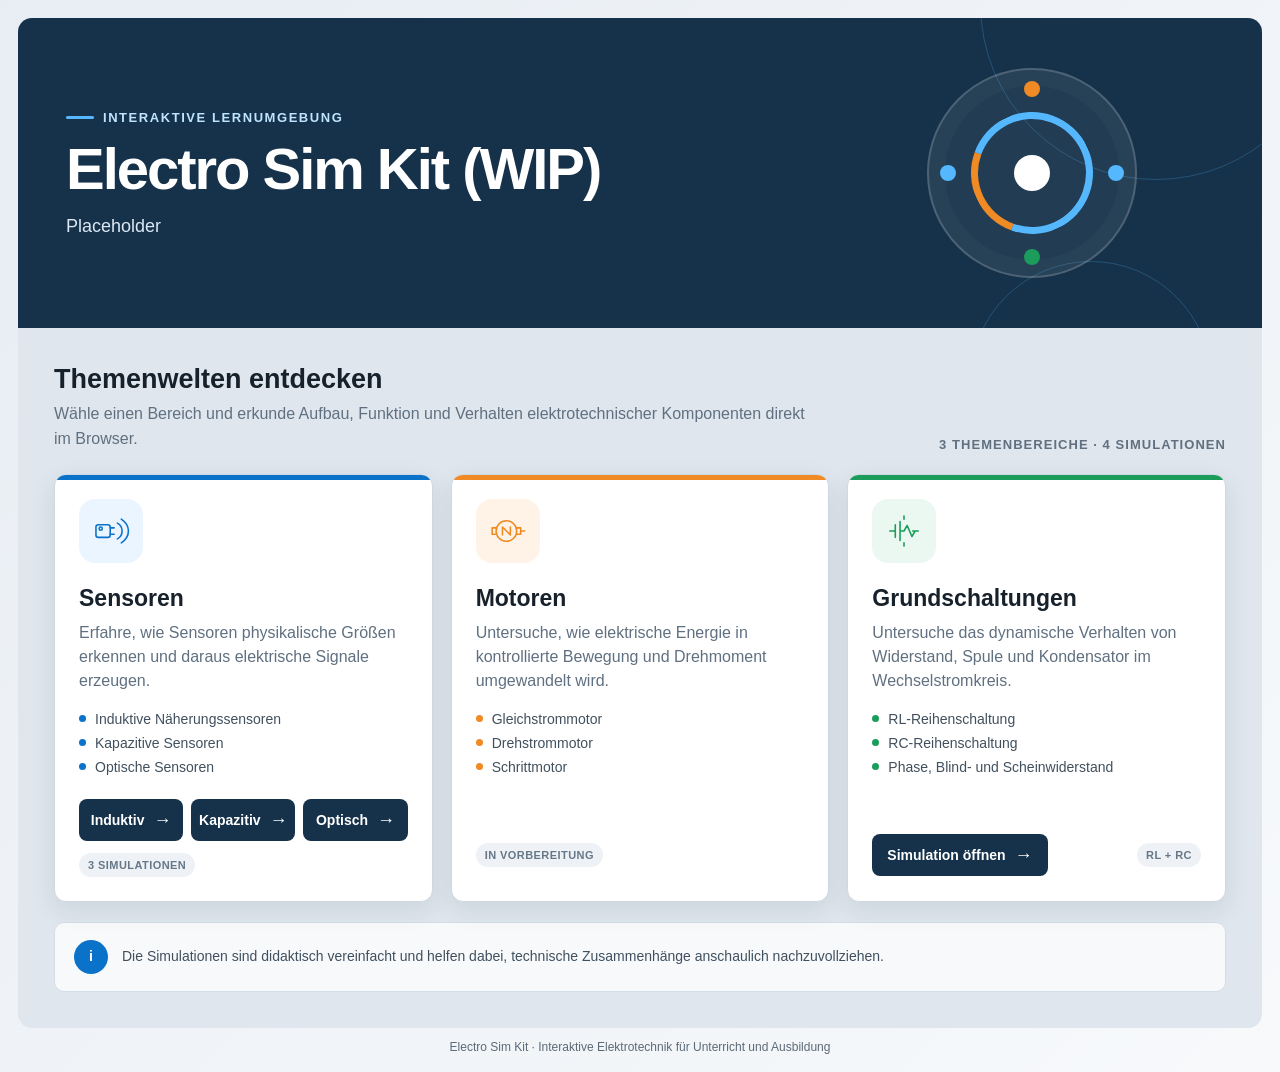
==== index.html @ 088a67d9 "Add files via upload" ====
<!DOCTYPE html>
<html lang="de">
<head>
<meta charset="UTF-8">
<meta name="viewport" content="width=device-width, initial-scale=1.0">
<meta name="description" content="Electro Sim Kit – interaktive Simulationen zu Sensoren, Motoren und Grundschaltungen.">
<title>Electro Sim Kit – Elektrotechnik interaktiv erleben</title>
<link rel="stylesheet" href="styles.css">
</head>
<body class="landing-page">
<div class="app">
<header>
  <div class="hero-copy">
    <div class="eyebrow">Interaktive Lernumgebung</div>
    <h1>Electro Sim Kit (WIP)</h1>
    <p>Placeholder</p>
  </div>
  <div class="circuit-mark" aria-hidden="true"></div>
</header>
<main>
  <section class="intro" aria-labelledby="topics-title">
    <div><h2 id="topics-title">Themenwelten entdecken</h2><p>Wähle einen Bereich und erkunde Aufbau, Funktion und Verhalten elektrotechnischer Komponenten direkt im Browser.</p></div>
    <div class="topic-count">3 Themenbereiche · 4 Simulationen</div>
  </section>
  <section class="topics" aria-label="Themenbereiche">
    <article class="topic-card sensoren">
      <div class="topic-icon" aria-hidden="true"><svg viewBox="0 0 48 48"><rect x="5" y="16" width="18" height="16" rx="3"></rect><path d="M23 20h5M23 28h5M32 14c4 2 6 5 6 10s-2 8-6 10M37 9c6 4 9 9 9 15s-3 11-9 15"></path><circle cx="11" cy="21" r="2"></circle></svg></div>
      <h3>Sensoren</h3><p>Erfahre, wie Sensoren physikalische Größen erkennen und daraus elektrische Signale erzeugen.</p>
      <ul class="module-list"><li>Induktive Näherungssensoren</li><li>Kapazitive Sensoren</li><li>Optische Sensoren</li></ul>
      <div class="card-action sensor-actions">
        <div class="simulation-links">
          <a class="button" href="sensoren/induktiv.html">Induktiv <span aria-hidden="true">→</span></a>
          <a class="button" href="sensoren/kapazitiv.html">Kapazitiv <span aria-hidden="true">→</span></a>
          <a class="button" href="sensoren/optisch.html">Optisch <span aria-hidden="true">→</span></a>
        </div>
        <span class="status">3 Simulationen</span>
      </div>
    </article>
    <article class="topic-card motoren">
      <div class="topic-icon" aria-hidden="true"><svg viewBox="0 0 48 48"><circle cx="22" cy="24" r="13"></circle><path d="M9 20H4v8h5M35 20h5v8h-5M40 24h5M17 29V19l10 10V19"></path></svg></div>
      <h3>Motoren</h3><p>Untersuche, wie elektrische Energie in kontrollierte Bewegung und Drehmoment umgewandelt wird.</p>
      <ul class="module-list"><li>Gleichstrommotor</li><li>Drehstrommotor</li><li>Schrittmotor</li></ul>
      <div class="card-action"><span class="status">In Vorbereitung</span></div>
    </article>
    <article class="topic-card schaltungen">
      <div class="topic-icon" aria-hidden="true"><svg viewBox="0 0 48 48"><path d="M6 24h7M35 24h7M13 16v16M19 12v24M19 24h5l4-7 6 14 4-7M24 9V5M24 43v-4"></path></svg></div>
      <h3>Grundschaltungen</h3><p>Untersuche das dynamische Verhalten von Widerstand, Spule und Kondensator im Wechselstromkreis.</p>
      <ul class="module-list"><li>RL-Reihenschaltung</li><li>RC-Reihenschaltung</li><li>Phase, Blind- und Scheinwiderstand</li></ul>
      <div class="card-action">
        <a class="button" href="schaltungen/schwingkreise.html">Simulation öffnen <span aria-hidden="true">→</span></a>
        <span class="status">RL + RC</span>
      </div>
    </article>
  </section>
  <aside class="note"><strong aria-hidden="true">i</strong><span>Die Simulationen sind didaktisch vereinfacht und helfen dabei, technische Zusammenhänge anschaulich nachzuvollziehen.</span></aside>
</main>
<footer>Electro Sim Kit · Interaktive Elektrotechnik für Unterricht und Ausbildung</footer>
</div>
</body>
</html>
---- styles.css ----
/* Electro Sim Kit – gemeinsames Designsystem */
:root {
  --bg: #eef2f6;
  --panel: #ffffff;
  --ink: #17212b;
  --muted: #607080;
  --navy: #16324a;
  --blue: #0b72c9;
  --blue-light: #55b8ff;
  --blue2: #55b8ff;
  --orange: #f08a24;
  --green: #1c9c5a;
  --red: #d04444;
  --line: #d5dde6;
  --content-bg: #dfe6ed;
  --panel-border: #cfd8e2;
  --panel-shadow: 0 8px 24px rgba(36, 55, 75, 0.10);
  --radius-large: 14px;
  --radius-panel: 12px;
}

* { box-sizing: border-box; }
html { scroll-behavior: smooth; }
body {
  margin: 0;
  min-height: 100vh;
  font-family: Arial, Helvetica, sans-serif;
  color: var(--ink);
  background: linear-gradient(135deg, #e8edf3, #f7f9fb);
}
a { color: inherit; }
.app { max-width: 1400px; margin: 0 auto; padding: 18px; }
footer { margin-top: 12px; color: #5c6a77; font-size: 12px; text-align: center; }

/* Startseite */
.landing-page header {
  position: relative;
  overflow: hidden;
  display: grid;
  grid-template-columns: minmax(0, 1.35fr) minmax(280px, 0.65fr);
  gap: 28px;
  align-items: center;
  min-height: 310px;
  padding: 44px 48px;
  color: #fff;
  background: var(--navy);
  border-radius: var(--radius-large) var(--radius-large) 0 0;
}
.landing-page header::before,
.landing-page header::after {
  content: "";
  position: absolute;
  border: 1px solid rgba(85, 184, 255, 0.24);
  border-radius: 50%;
}
.landing-page header::before { width: 350px; height: 350px; top: -190px; right: -70px; }
.landing-page header::after { width: 240px; height: 240px; right: 50px; bottom: -175px; }
.hero-copy { position: relative; z-index: 1; }
.eyebrow {
  display: inline-flex;
  align-items: center;
  gap: 9px;
  margin-bottom: 14px;
  color: #bfe4ff;
  font-size: 13px;
  font-weight: bold;
  letter-spacing: 0.12em;
  text-transform: uppercase;
}
.eyebrow::before { content: ""; width: 28px; height: 3px; border-radius: 999px; background: var(--blue-light); }
.landing-page header h1 { max-width: 760px; margin: 0 0 14px; font-size: clamp(34px, 5vw, 58px); line-height: 1.02; letter-spacing: -0.035em; }
.landing-page header p { max-width: 680px; margin: 0; color: #dbe8f3; font-size: 18px; line-height: 1.55; }
.circuit-mark {
  position: relative;
  z-index: 1;
  width: 210px;
  height: 210px;
  justify-self: center;
  border: 2px solid rgba(255, 255, 255, 0.2);
  border-radius: 50%;
  background: rgba(255, 255, 255, 0.05);
  box-shadow: inset 0 0 0 16px rgba(255, 255, 255, 0.025);
}
.circuit-mark::before { content: ""; position: absolute; inset: 42px; border: 7px solid var(--blue-light); border-left-color: var(--orange); border-radius: 50%; transform: rotate(-25deg); }
.circuit-mark::after {
  content: "";
  position: absolute;
  width: 36px;
  height: 36px;
  top: 85px;
  left: 85px;
  border-radius: 50%;
  background: #fff;
  box-shadow: 0 -84px 0 -10px var(--orange), 0 84px 0 -10px var(--green), -84px 0 0 -10px var(--blue-light), 84px 0 0 -10px var(--blue-light);
}
.landing-page main { padding: 36px; background: var(--content-bg); border-radius: 0 0 var(--radius-large) var(--radius-large); }
.intro { display: flex; justify-content: space-between; gap: 28px; align-items: end; margin-bottom: 22px; }
.intro h2 { margin: 0 0 7px; font-size: 27px; }
.intro p { max-width: 760px; margin: 0; color: var(--muted); line-height: 1.55; }
.topic-count { flex: 0 0 auto; color: var(--muted); font-size: 13px; font-weight: bold; letter-spacing: 0.08em; text-transform: uppercase; }
.topics { display: grid; grid-template-columns: repeat(3, minmax(0, 1fr)); gap: 18px; }
.topic-card {
  position: relative;
  overflow: hidden;
  display: flex;
  flex-direction: column;
  min-height: 390px;
  padding: 24px;
  background: var(--panel);
  border: 1px solid var(--panel-border);
  border-radius: var(--radius-panel);
  box-shadow: var(--panel-shadow);
  transition: transform 0.2s ease, box-shadow 0.2s ease;
}
.topic-card:hover { transform: translateY(-4px); box-shadow: 0 14px 30px rgba(36, 55, 75, 0.15); }
.topic-card::before { content: ""; position: absolute; inset: 0 0 auto; height: 5px; background: var(--card-color); }
.topic-icon { display: grid; place-items: center; width: 64px; height: 64px; margin-bottom: 22px; border-radius: 16px; color: var(--card-color); background: var(--card-tint); }
.topic-icon svg { width: 38px; height: 38px; fill: none; stroke: currentColor; stroke-width: 2; stroke-linecap: round; stroke-linejoin: round; }
.topic-card h3 { margin: 0 0 9px; font-size: 23px; }
.topic-card > p { min-height: 66px; margin: 0 0 18px; color: var(--muted); line-height: 1.5; }
.module-list { display: grid; gap: 8px; margin: 0 0 24px; padding: 0; list-style: none; }
.module-list li { display: flex; align-items: center; gap: 9px; color: #41505e; font-size: 14px; }
.module-list li::before { content: ""; flex: 0 0 auto; width: 7px; height: 7px; border-radius: 50%; background: var(--card-color); }
.card-action { display: flex; justify-content: space-between; align-items: center; gap: 12px; min-height: 44px; margin-top: auto; }
.sensor-actions { align-items: stretch; flex-direction: column; }
.sensor-actions .status { align-self: flex-start; }
.simulation-links { display: grid; grid-template-columns: repeat(3, minmax(0, 1fr)); gap: 8px; }
.simulation-links .button { padding-inline: 12px; }
.button { display: inline-flex; align-items: center; justify-content: center; gap: 9px; min-height: 42px; padding: 10px 15px; color: #fff; background: var(--navy); border-radius: 8px; font-size: 14px; font-weight: bold; text-decoration: none; transition: background 0.2s ease; }
.button:hover { background: var(--blue); }
.button span { font-size: 18px; line-height: 1; }
.landing-page .status { padding: 6px 9px; color: #667788; background: #eef2f6; border-radius: 999px; font-size: 11px; font-weight: bold; letter-spacing: 0.04em; text-transform: uppercase; }
.sensoren { --card-color: var(--blue); --card-tint: #eaf5ff; }
.motoren { --card-color: var(--orange); --card-tint: #fff3e7; }
.schaltungen { --card-color: var(--green); --card-tint: #eaf8f1; }
.note { display: grid; grid-template-columns: auto 1fr; gap: 14px; align-items: center; margin-top: 20px; padding: 17px 19px; color: #40505f; background: #f7f9fb; border: 1px solid var(--line); border-radius: 10px; font-size: 14px; line-height: 1.5; }
.note strong { display: grid; place-items: center; width: 34px; height: 34px; color: #fff; background: var(--blue); border-radius: 50%; }

/* Simulationsseiten */
.simulation-page header { padding: 18px 22px; color: #fff; background: var(--navy); border-radius: var(--radius-large) var(--radius-large) 0 0; }
.simulation-page header h1 { margin: 0 0 5px; font-size: 25px; }
.simulation-page header p { margin: 0; color: #dbe8f3; }
.main { display: grid; grid-template-columns: minmax(0, 1fr) 330px; gap: 16px; padding: 16px; background: var(--content-bg); border-radius: 0 0 var(--radius-large) var(--radius-large); }
.stage,
.side { background: var(--panel); border: 1px solid var(--panel-border); border-radius: var(--radius-panel); box-shadow: var(--panel-shadow); }
.stage { padding: 10px; }
canvas { display: block; width: 100%; height: auto; border-radius: 8px; background: #fbfcfd; }
.side { padding: 16px; }
.card { margin-bottom: 12px; padding: 13px; background: #fafbfd; border: 1px solid var(--line); border-radius: 10px; }
.card h2 { margin: 0 0 10px; font-size: 16px; }
.simulation-page .status { display: grid; grid-template-columns: 1fr auto; gap: 8px; margin: 6px 0; font-size: 14px; }
.badge { min-width: 72px; padding: 3px 8px; color: #fff; border-radius: 999px; font-weight: bold; text-align: center; }
.off { background: var(--red); }
.on { background: var(--green); }
.controls button { width: 100%; margin: 4px 0; padding: 10px 12px; color: #fff; background: var(--navy); border: 0; border-radius: 8px; font-weight: bold; cursor: pointer; }
.controls button.secondary { background: #63788a; }
.controls label { display: block; margin-top: 10px; color: var(--muted); font-size: 13px; }
.controls select { width: 100%; margin-top: 4px; padding: 9px 10px; color: var(--ink); background: #fff; border: 1px solid var(--line); border-radius: 8px; }
input[type="range"] { width: 100%; }
.step { margin: 7px 0; padding: 8px 10px; background: #f5f7f9; border-left: 4px solid #c9d2dc; font-size: 13px; }
.step.active { background: #eaf5ff; border-left-color: var(--blue); font-weight: bold; }
.legend { display: grid; grid-template-columns: 14px 1fr; gap: 7px 8px; align-items: center; font-size: 13px; }
.dot { width: 12px; height: 12px; border-radius: 50%; }
.material-note { margin: -2px 0 8px; color: var(--muted); font-size: 12px; }
.material-table { width: 100%; border-collapse: collapse; font-size: 12px; }
.material-table th,
.material-table td { padding: 5px 4px; border-bottom: 1px solid var(--line); text-align: left; }
.material-table th:nth-child(n+2),
.material-table td:nth-child(n+2) { text-align: right; }
.material-table tr.selected td { color: #0d5f98; background: #eaf5ff; font-weight: bold; }

@media (max-width: 980px) {
  .landing-page header { grid-template-columns: 1fr; padding: 38px 34px; }
  .circuit-mark { display: none; }
  .topics { grid-template-columns: 1fr; }
  .topic-card { min-height: 0; }
  .topic-card > p { min-height: 0; }
  .main { grid-template-columns: 1fr; }
}

@media (max-width: 620px) {
  .app { padding: 10px; }
  .landing-page header { min-height: 280px; padding: 32px 23px; }
  .landing-page header h1 { font-size: 37px; }
  .landing-page header p { font-size: 16px; }
  .landing-page main { padding: 24px 14px; }
  .intro { display: block; }
  .topic-count { margin-top: 14px; }
  .topic-card { padding: 21px; }
  .card-action { flex-direction: column; align-items: flex-start; }
  .simulation-links { width: 100%; grid-template-columns: 1fr; }
  .simulation-page header { padding: 16px 18px; }
  .simulation-page header h1 { font-size: 22px; }
  .main { padding: 10px; }
  .side { padding: 12px; }
}

@media (prefers-reduced-motion: reduce) {
  html { scroll-behavior: auto; }
  .topic-card { transition: none; }
}
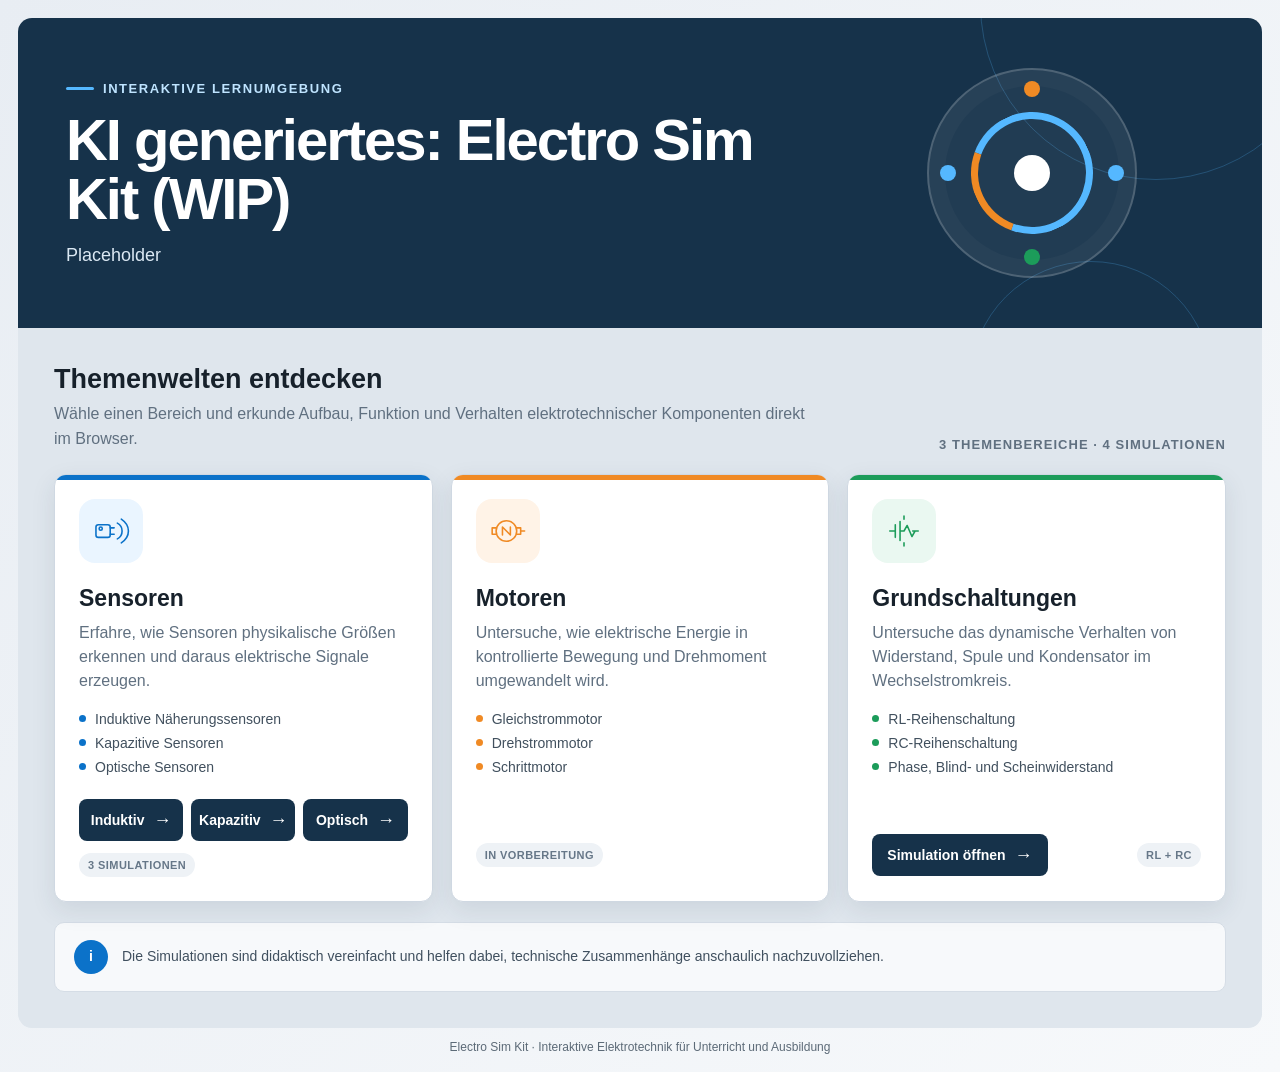
==== commit 3a7015b0: "Update title and heading to include AI generation" ====
--- a/index.html
+++ b/index.html
@@ -4,7 +4,7 @@
 <meta charset="UTF-8">
 <meta name="viewport" content="width=device-width, initial-scale=1.0">
 <meta name="description" content="Electro Sim Kit – interaktive Simulationen zu Sensoren, Motoren und Grundschaltungen.">
-<title>Electro Sim Kit – Elektrotechnik interaktiv erleben</title>
+<title>KI Generiertes: Electro Sim Kit – Elektrotechnik interaktiv erleben</title>
 <link rel="stylesheet" href="styles.css">
 </head>
 <body class="landing-page">
@@ -12,7 +12,7 @@
 <header>
   <div class="hero-copy">
     <div class="eyebrow">Interaktive Lernumgebung</div>
-    <h1>Electro Sim Kit (WIP)</h1>
+    <h1>KI generiertes: Electro Sim Kit (WIP)</h1>
     <p>Placeholder</p>
   </div>
   <div class="circuit-mark" aria-hidden="true"></div>
